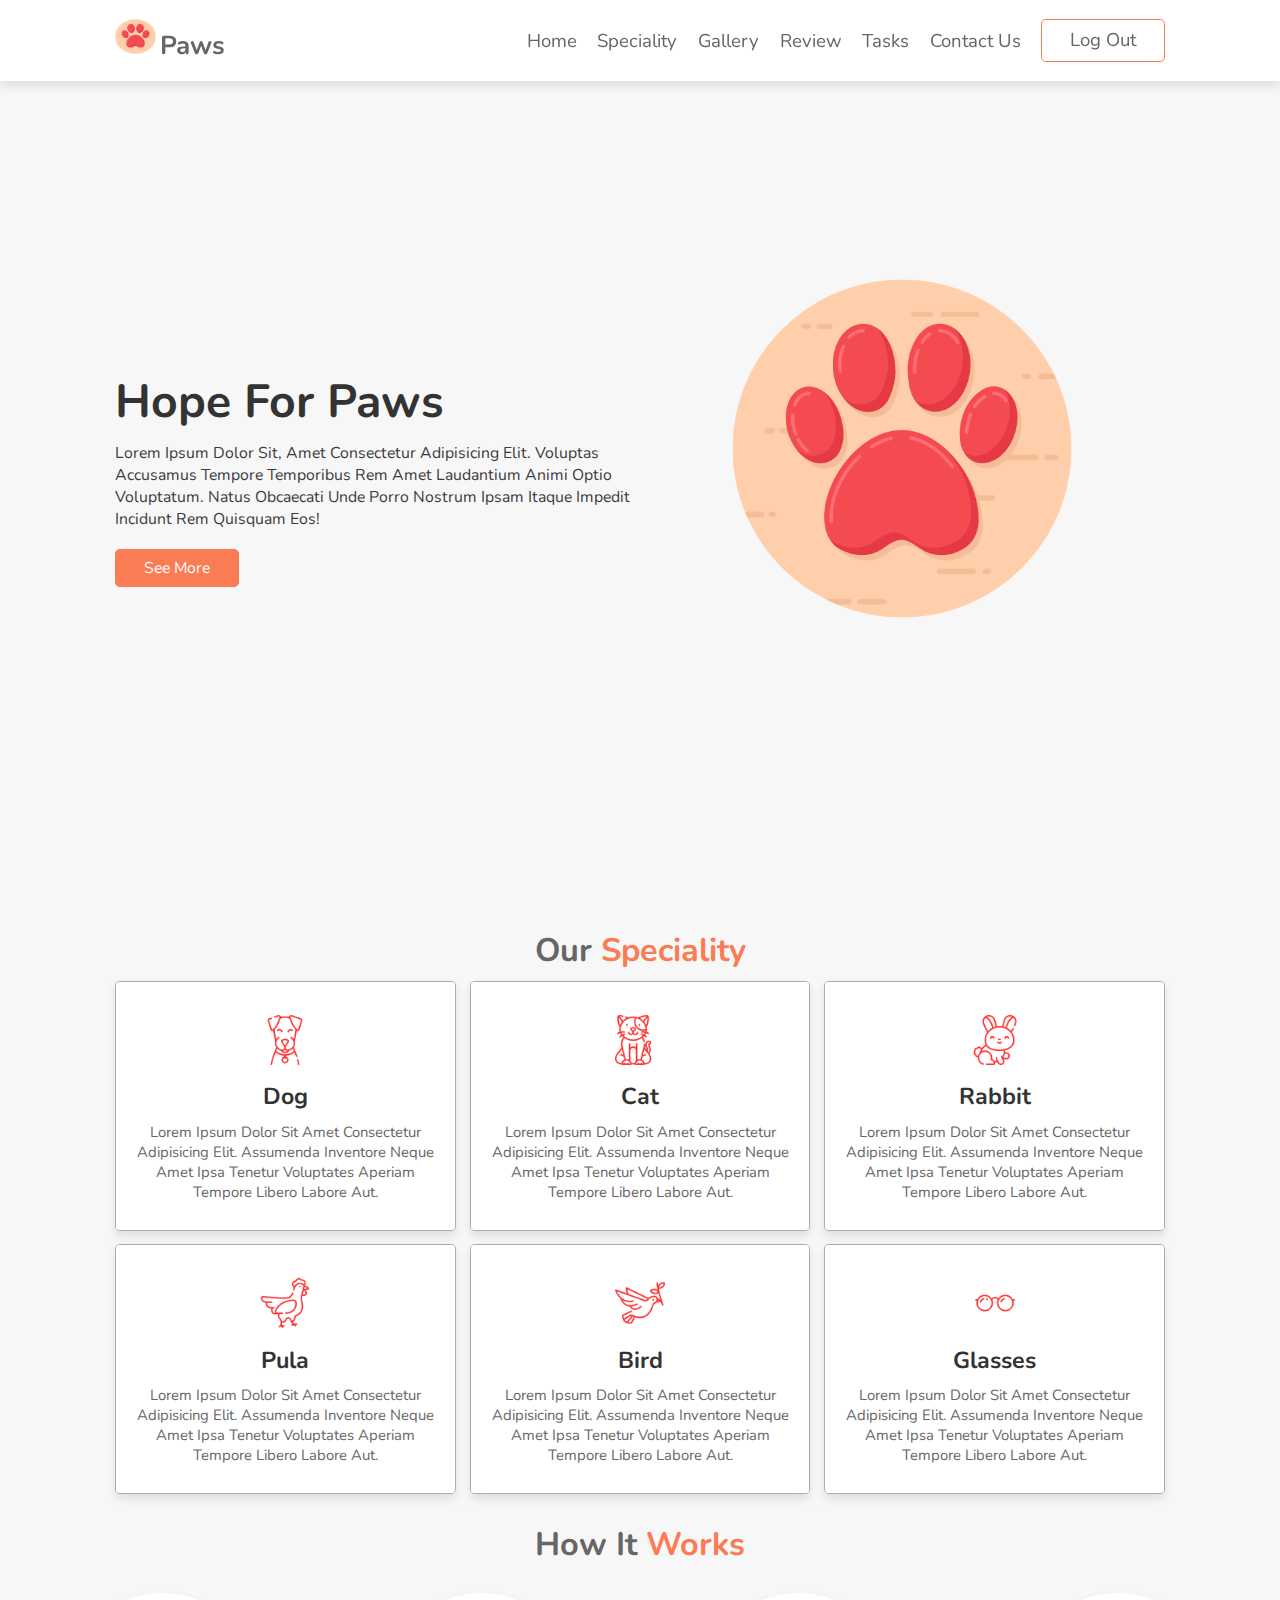
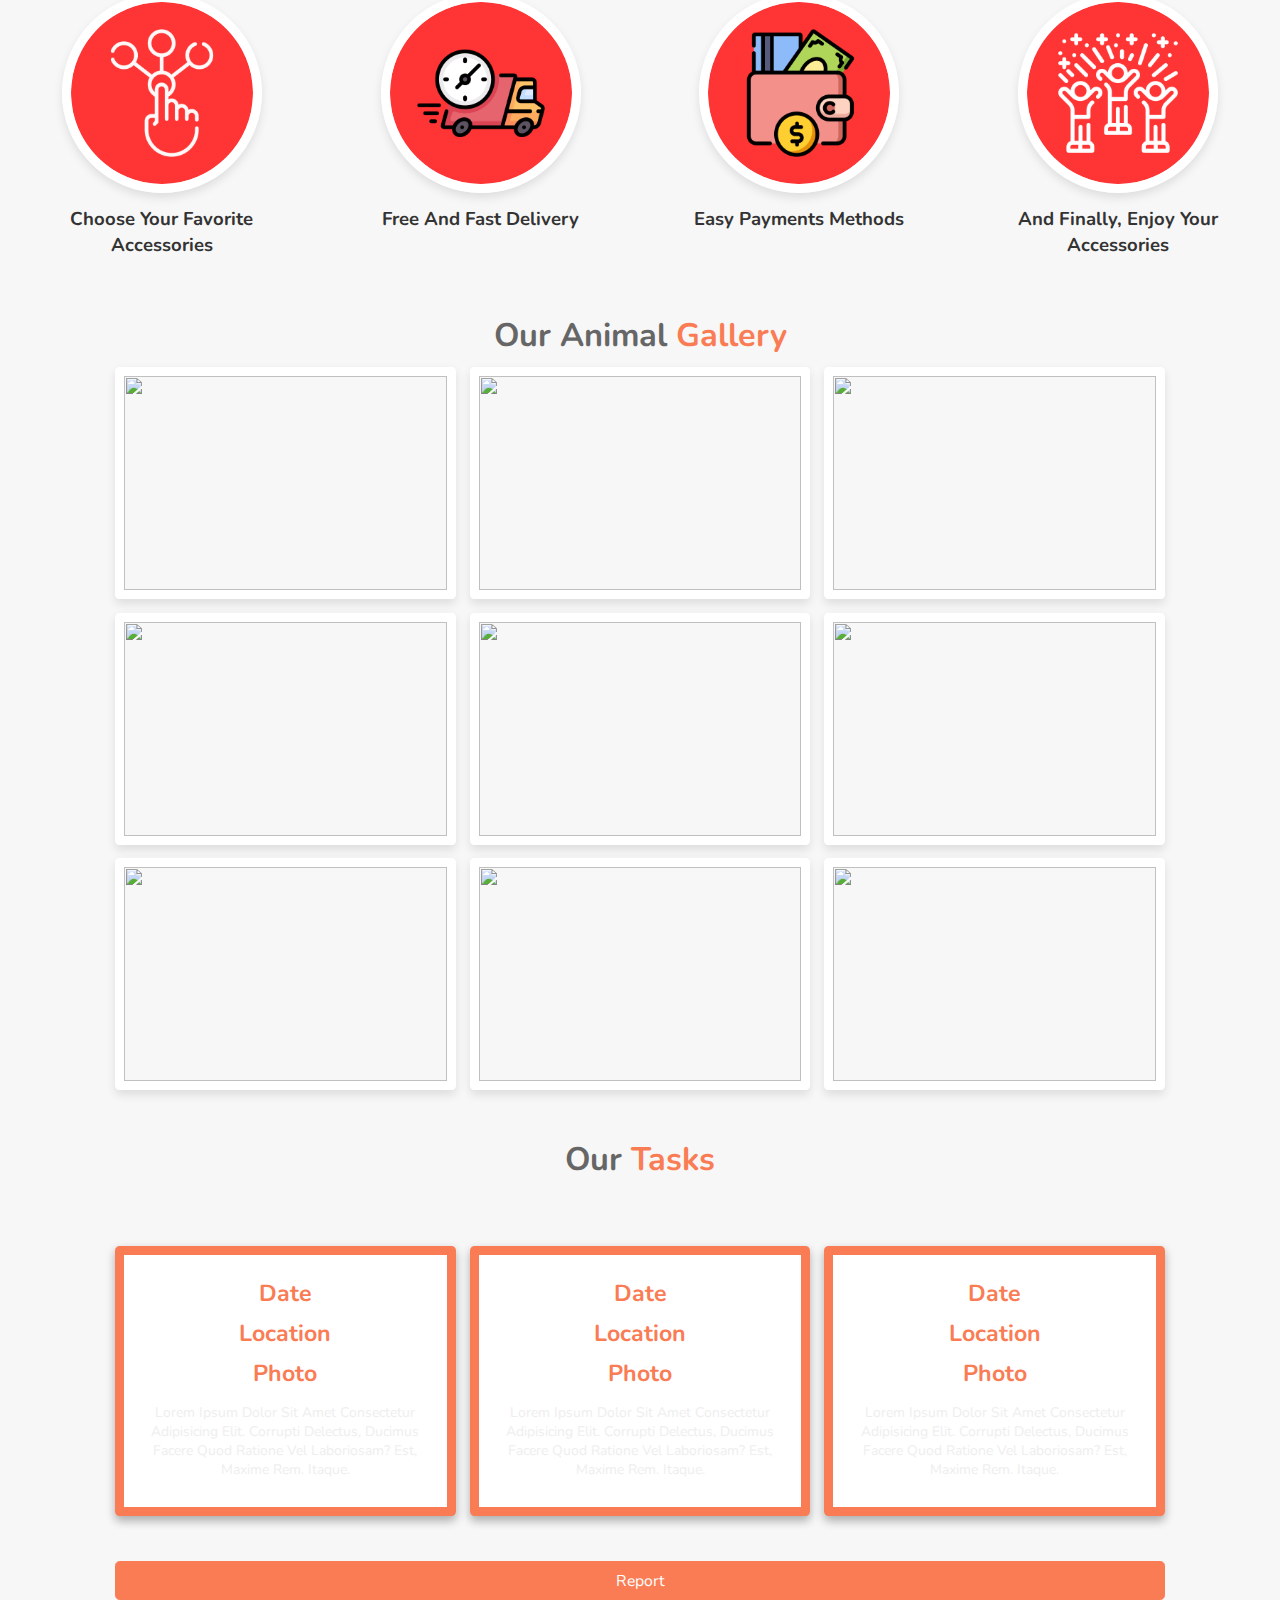
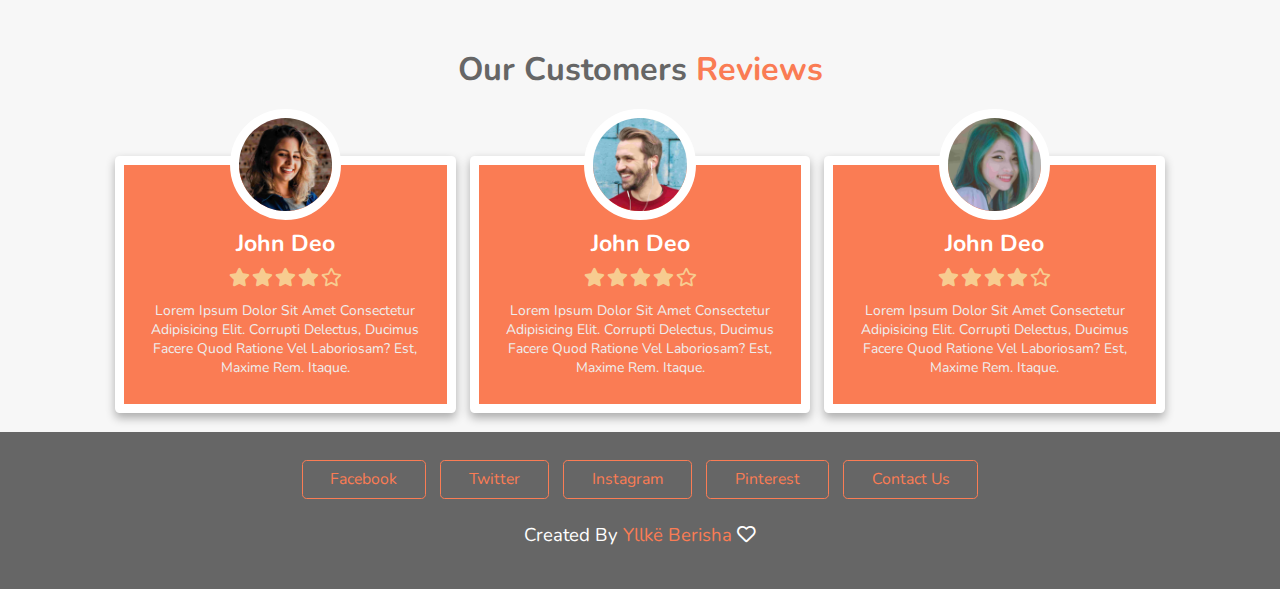
==== hp.html @ 5e511188 "Added project" ====
<!DOCTYPE html>
<html lang="en">
  <head>
    <meta charset="UTF-8" />
    <meta name="viewport" content="width=device-width, initial-scale=1.0" />
    <meta name="author" content="Yllka Berisha" />
    <meta
      name="keywords"
      content="Accessories, ring, necklace, earrings, bracelet, watch"
    />
    <meta
      name="description"
      content="Our website is designed for selling Accessories"
    />
    <title>Paws</title>
    <link
      rel="stylesheet"
      href="https://cdnjs.cloudflare.com/ajax/libs/font-awesome/5.15.3/css/all.min.css"
    />
    <link rel="stylesheet" href="css/style.css" />
  </head>
  <body>
    <!-- header section starts  -->
    <header>
      <a href="#" class="logo"><img src="images/paw (1).png" alt="" />Paws</a>

      <div id="menu-bar" class="fas fa-bars"></div>

      <nav class="navbar">
        <a href="#home">home</a>
        <a href="#speciality">speciality</a>
        <a href="#gallery">gallery</a>
        <a href="#review">review</a>
        <a href="#tasks">Tasks</a>
        <a href="#contact-us">contact us</a>
        <a href="index.html" class="user">log out</a>
      </nav>
    </header>
    <!-- header section ends -->

    <!-- home section starts  -->
    <section class="home" id="home">
      <div class="content">
        <h3>hope for paws</h3>
        <p style="color: rgb(59, 59, 59)">
          Lorem ipsum dolor sit, amet consectetur adipisicing elit. Voluptas
          accusamus tempore temporibus rem amet laudantium animi optio
          voluptatum. Natus obcaecati unde porro nostrum ipsam itaque impedit
          incidunt rem quisquam eos!
        </p>
        <a href="#" class="btn reverse">see more</a>
      </div>

      <div class="image">
        <img src="images/paw (1).png" alt="" />
      </div>
    </section>
    <!-- home section ends -->

    <!-- speciality section starts  -->
    <section class="speciality" id="speciality">
      <h1 class="heading">our <span>speciality</span></h1>

      <div class="box-container">
        <div class="box">
          <img
            class="image"
            src="https://images.unsplash.com/photo-1543466835-00a7907e9de1?ixlib=rb-1.2.1&ixid=MnwxMjA3fDB8MHxwaG90by1wYWdlfHx8fGVufDB8fHx8&auto=format&fit=crop&w=774&q=80"
            alt=""
          />
          <div class="content">
            <img src="images/dog (1).png" alt="" />
            <h3>dog</h3>
            <p>
              Lorem ipsum dolor sit amet consectetur adipisicing elit. Assumenda
              inventore neque amet ipsa tenetur voluptates aperiam tempore
              libero labore aut.
            </p>
          </div>
        </div>
        <div class="box">
          <img
            class="image"
            src="https://images.unsplash.com/photo-1511044568932-338cba0ad803?ixlib=rb-1.2.1&ixid=MnwxMjA3fDB8MHxwaG90by1wYWdlfHx8fGVufDB8fHx8&auto=format&fit=crop&w=870&q=80"
            alt=""
          />
          <div class="content">
            <img src="images/cat.png" alt="" />
            <h3>cat</h3>
            <p>
              Lorem ipsum dolor sit amet consectetur adipisicing elit. Assumenda
              inventore neque amet ipsa tenetur voluptates aperiam tempore
              libero labore aut.
            </p>
          </div>
        </div>
        <div class="box">
          <img
            class="image"
            src="https://images.unsplash.com/photo-1589933767411-38a58367efd7?ixlib=rb-1.2.1&ixid=MnwxMjA3fDB8MHxwaG90by1wYWdlfHx8fGVufDB8fHx8&auto=format&fit=crop&w=558&q=80"
            alt=""
          />
          <div class="content">
            <img src="images/easter-bunny.png" alt="" />
            <h3>rabbit</h3>
            <p>
              Lorem ipsum dolor sit amet consectetur adipisicing elit. Assumenda
              inventore neque amet ipsa tenetur voluptates aperiam tempore
              libero labore aut.
            </p>
          </div>
        </div>
        <div class="box">
          <img
            class="image"
            src="https://images.unsplash.com/photo-1614674688937-407a267e4497?ixlib=rb-1.2.1&ixid=MnwxMjA3fDB8MHxwaG90by1wYWdlfHx8fGVufDB8fHx8&auto=format&fit=crop&w=1010&q=80"
            alt=""
          />
          <div class="content">
            <img src="images/hen.png" alt="" />
            <h3>pula</h3>
            <p>
              Lorem ipsum dolor sit amet consectetur adipisicing elit. Assumenda
              inventore neque amet ipsa tenetur voluptates aperiam tempore
              libero labore aut.
            </p>
          </div>
        </div>
        <div class="box">
          <img
            class="image"
            src="https://images.unsplash.com/photo-1505089709238-27c333d4c16d?ixlib=rb-1.2.1&ixid=MnwxMjA3fDB8MHxwaG90by1wYWdlfHx8fGVufDB8fHx8&auto=format&fit=crop&w=872&q=80"
            alt=""
          />
          <div class="content">
            <img src="images/peace.png" alt="" />
            <h3>bird</h3>
            <p>
              Lorem ipsum dolor sit amet consectetur adipisicing elit. Assumenda
              inventore neque amet ipsa tenetur voluptates aperiam tempore
              libero labore aut.
            </p>
          </div>
        </div>
        <div class="box">
          <img
            class="image"
            src="https://images.unsplash.com/photo-1556306535-38febf6782e7?ixlib=rb-1.2.1&ixid=MnwxMjA3fDB8MHxwaG90by1wYWdlfHx8fGVufDB8fHx8&auto=format&fit=crop&w=870&q=80"
            alt=""
          />
          <div class="content">
            <img src="img/glasses.png" alt="" />
            <h3>glasses</h3>
            <p>
              Lorem ipsum dolor sit amet consectetur adipisicing elit. Assumenda
              inventore neque amet ipsa tenetur voluptates aperiam tempore
              libero labore aut.
            </p>
          </div>
        </div>
      </div>
    </section>

    <!-- speciality section ends -->

    <!-- steps section starts  -->

    <div class="step-container">
      <h1 class="heading">how it <span>works</span></h1>

      <section class="steps">
        <div class="box">
          <img src="img/choice.png" alt="" />
          <h3>choose your favorite accessories</h3>
        </div>
        <div class="box">
          <img src="img/fast-delivery.png" alt="" />
          <h3>free and fast delivery</h3>
        </div>
        <div class="box">
          <img src="img/wallet.png" alt="" />
          <h3>easy payments methods</h3>
        </div>
        <div class="box">
          <img src="img/celebration.png" alt="" />
          <h3>and finally, enjoy your accessories</h3>
        </div>
      </section>
    </div>

    <!-- steps section ends -->

    <!-- gallery section starts  -->

    <section class="gallery" id="gallery">
      <h1 class="heading">our animal <span> gallery </span></h1>

      <div class="box-container">
        <div class="box">
          <img
            src="https://images.unsplash.com/photo-1589277019998-e3940c9eb559?ixlib=rb-1.2.1&ixid=MnwxMjA3fDB8MHxwaG90by1wYWdlfHx8fGVufDB8fHx8&auto=format&fit=crop&w=870&q=80"
            alt=""
          />
          <div class="content">
            <h3>Animals</h3>
            <p>
              Lorem ipsum dolor sit, amet consectetur adipisicing elit.
              Deleniti, ipsum.
            </p>
            <a href="#" class="btn">order now</a>
          </div>
        </div>
        <div class="box">
          <img
            src="https://images.unsplash.com/photo-1516992126647-05b9172460fa?ixlib=rb-1.2.1&ixid=MnwxMjA3fDB8MHxwaG90by1wYWdlfHx8fGVufDB8fHx8&auto=format&fit=crop&w=871&q=80"
            alt=""
          />
          <div class="content">
            <h3>Animals</h3>
            <p>
              Lorem ipsum dolor sit, amet consectetur adipisicing elit.
              Deleniti, ipsum.
            </p>
            <a href="#" class="btn">order now</a>
          </div>
        </div>
        <div class="box">
          <img
            src="https://images.unsplash.com/photo-1455287278107-115faab3eafa?ixlib=rb-1.2.1&ixid=MnwxMjA3fDB8MHxwaG90by1wYWdlfHx8fGVufDB8fHx8&auto=format&fit=crop&w=871&q=80"
            alt=""
          />
          <div class="content">
            <h3>Animals</h3>
            <p>
              Lorem ipsum dolor sit, amet consectetur adipisicing elit.
              Deleniti, ipsum.
            </p>
            <a href="#" class="btn">order now</a>
          </div>
        </div>
        <div class="box">
          <img
            src="https://images.unsplash.com/photo-1628071554664-0b8942cbd11c?ixlib=rb-1.2.1&ixid=MnwxMjA3fDB8MHxwaG90by1wYWdlfHx8fGVufDB8fHx8&auto=format&fit=crop&w=870&q=80"
            alt=""
          />
          <div class="content">
            <h3>Animals</h3>
            <p>
              Lorem ipsum dolor sit, amet consectetur adipisicing elit.
              Deleniti, ipsum.
            </p>
            <a href="#" class="btn">order now</a>
          </div>
        </div>
        <div class="box">
          <img
            src="https://images.unsplash.com/photo-1609953301824-81b4a53c28f4?ixlib=rb-1.2.1&ixid=MnwxMjA3fDB8MHxwaG90by1wYWdlfHx8fGVufDB8fHx8&auto=format&fit=crop&w=774&q=80"
            alt=""
          />
          <div class="content">
            <h3>Animals</h3>
            <p>
              Lorem ipsum dolor sit, amet consectetur adipisicing elit.
              Deleniti, ipsum.
            </p>
            <a href="#" class="btn">order now</a>
          </div>
        </div>
        <div class="box">
          <img
            src="https://images.unsplash.com/photo-1522276498395-f4f68f7f8454?ixlib=rb-1.2.1&ixid=MnwxMjA3fDB8MHxwaG90by1wYWdlfHx8fGVufDB8fHx8&auto=format&fit=crop&w=869&q=80"
            alt=""
          />
          <div class="content">
            <h3>Animals</h3>
            <p>
              Lorem ipsum dolor sit, amet consectetur adipisicing elit.
              Deleniti, ipsum.
            </p>
            <a href="#" class="btn">order now</a>
          </div>
        </div>
        <div class="box">
          <img
            src="https://images.unsplash.com/photo-1514917151705-150d9bcf5acd?ixlib=rb-1.2.1&ixid=MnwxMjA3fDB8MHxwaG90by1wYWdlfHx8fGVufDB8fHx8&auto=format&fit=crop&w=873&q=80"
            alt=""
          />
          <div class="content">
            <h3>Animals</h3>
            <p>
              Lorem ipsum dolor sit, amet consectetur adipisicing elit.
              Deleniti, ipsum.
            </p>
            <a href="#" class="btn">order now</a>
          </div>
        </div>
        <div class="box">
          <img
            src="https://images.unsplash.com/photo-1583840024136-64e17a1f9c56?ixlib=rb-1.2.1&ixid=MnwxMjA3fDB8MHxwaG90by1wYWdlfHx8fGVufDB8fHx8&auto=format&fit=crop&w=870&q=80"
            alt=""
          />
          <div class="content">
            <h3>Animals</h3>
            <p>
              Lorem ipsum dolor sit, amet consectetur adipisicing elit.
              Deleniti, ipsum.
            </p>
            <a href="#" class="btn">order now</a>
          </div>
        </div>
        <div class="box">
          <img
            src="https://images.unsplash.com/photo-1522858547137-f1dcec554f55?ixlib=rb-1.2.1&ixid=MnwxMjA3fDB8MHxwaG90by1wYWdlfHx8fGVufDB8fHx8&auto=format&fit=crop&w=870&q=80"
            alt=""
          />
          <div class="content">
            <h3>Animals</h3>
            <p>
              Lorem ipsum dolor sit, amet consectetur adipisicing elit.
              Deleniti, ipsum.
            </p>
            <a href="#" class="btn">order now</a>
          </div>
        </div>
      </div>
    </section>

    <!-- gallery section ends -->

    <!-- tasks section starts -->
    <section class="tasks" id="tasks">
        <h1 class="heading">Our <span>tasks</span></h1>

        <div class="box-container">
            <div class="box1">
                <h4>date</h4>
                <h4>location</h4>
                <h4>photo</h4>
                <p>
                  Lorem ipsum dolor sit amet consectetur adipisicing elit. Corrupti
                  delectus, ducimus facere quod ratione vel laboriosam? Est, maxime
                  rem. Itaque.
                </p>
              </div>
              <div class="box1">
                <h4>date</h4>
                <h4>location</h4>
                <h4>photo</h4>
                <p>
                  Lorem ipsum dolor sit amet consectetur adipisicing elit. Corrupti
                  delectus, ducimus facere quod ratione vel laboriosam? Est, maxime
                  rem. Itaque.
                </p>
              </div>
              <div class="box1">
                <h4>date</h4>
                <h4>location</h4>
                <h4>photo</h4>
                <p>
                  Lorem ipsum dolor sit amet consectetur adipisicing elit. Corrupti
                  delectus, ducimus facere quod ratione vel laboriosam? Est, maxime
                  rem. Itaque.
                </p>
              </div>
        </div><br><br><br>
        <a href="#" class="btn reverse report" onclick="report()">report</a>
    </section>

    <!-- tasks section ends -->

    <!-- review section starts  -->

    <section class="review" id="review">
      <h1 class="heading">our customers <span>reviews</span></h1>

      <div class="box-container">
        <div class="box">
          <img src="img/pic1.png" alt="" />
          <h3>john deo</h3>
          <div class="stars">
            <i class="fas fa-star"></i>
            <i class="fas fa-star"></i>
            <i class="fas fa-star"></i>
            <i class="fas fa-star"></i>
            <i class="far fa-star"></i>
          </div>
          <p>
            Lorem ipsum dolor sit amet consectetur adipisicing elit. Corrupti
            delectus, ducimus facere quod ratione vel laboriosam? Est, maxime
            rem. Itaque.
          </p>
        </div>
        <div class="box">
          <img src="img/pic2.png" alt="" />
          <h3>john deo</h3>
          <div class="stars">
            <i class="fas fa-star"></i>
            <i class="fas fa-star"></i>
            <i class="fas fa-star"></i>
            <i class="fas fa-star"></i>
            <i class="far fa-star"></i>
          </div>
          <p>
            Lorem ipsum dolor sit amet consectetur adipisicing elit. Corrupti
            delectus, ducimus facere quod ratione vel laboriosam? Est, maxime
            rem. Itaque.
          </p>
        </div>
        <div class="box">
          <img src="img/pic3.png" alt="" />
          <h3>john deo</h3>
          <div class="stars">
            <i class="fas fa-star"></i>
            <i class="fas fa-star"></i>
            <i class="fas fa-star"></i>
            <i class="fas fa-star"></i>
            <i class="far fa-star"></i>
          </div>
          <p>
            Lorem ipsum dolor sit amet consectetur adipisicing elit. Corrupti
            delectus, ducimus facere quod ratione vel laboriosam? Est, maxime
            rem. Itaque.
          </p>
        </div>
      </div>
    </section>

    <!-- review section ends -->

    <!-- footer section  -->

    <section class="footer">
      <div class="share">
        <a href="https://www.facebook.com" target="_blank" class="btn"
          >facebook</a
        >
        <a href="https://twitter.com" target="_blank" class="btn">twitter</a>
        <a href="https://www.instagram.com" class="btn" target="_blank"
          >instagram</a
        >
        <a href="https://www.pinterest.com" target="_blank" class="btn"
          >pinterest</a
        >
        <a href="#contact-us" class="btn">Contact us</a>
      </div>

      <h1 class="credit">
        created by <span> Yllkë Berisha </span> <i class="far fa-heart"></i>
      </h1>
    </section>
    <a href="#home" class="fas fa-angle-up" id="scroll-top"></a>
    <script src="js/script.js"></script>
    <script
      src="https://cdn.jsdelivr.net/npm/bootstrap@5.1.3/dist/js/bootstrap.bundle.min.js"
      integrity="sha384-ka7Sk0Gln4gmtz2MlQnikT1wXgYsOg+OMhuP+IlRH9sENBO0LRn5q+8nbTov4+1p"
      crossorigin="anonymous"
    ></script>
  </body>
</html>
---- css/style.css ----
@import url("https://fonts.googleapis.com/css2?family=Nunito:wght@200;300;400;600;700&display=swap");

:root {
  --red: #fa7c54;
}

* {
  font-family: "Nunito", sans-serif;
  margin: 0;
  padding: 0;
  box-sizing: border-box;
  outline: none;
  border: none;
  text-decoration: none;
  text-transform: capitalize;
  transition: all 0.2s linear;
}

*::selection {
  background: var(--red);
  color: #fff;
}

html {
  font-size: 58%;
  overflow-x: hidden;
  scroll-behavior: smooth;
  scroll-padding-top: 6rem;
}

body {
  background: #f7f7f7;
}

section {
  padding: 2rem 9%;
}

.heading {
  text-align: center;
  font-size: 3.5rem;
  padding: 1rem;
  color: #666;
}

.heading span {
  color: var(--red);
}

.btn {
  display: inline-block;
  padding: 0.8rem 3rem;
  border: 0.2rem solid var(--red);
  color: var(--red);
  cursor: pointer;
  font-size: 1.7rem;
  border-radius: 0.5rem;
  position: relative;
  overflow: hidden;
  z-index: 0;
  margin-top: 1rem;
}

.btn::before {
  content: "";
  position: absolute;
  top: 0;
  right: 0;
  width: 0%;
  height: 100%;
  background: var(--red);
  transition: 0.3s linear;
  z-index: -1;
}

.btn:hover::before {
  width: 100%;
  left: 0;
}

.btn:hover {
  color: #fff;
}
.reverse {
  background: var(--red);
  color: #fff;
}
.reverse::before {
  background: #fff;
}
.reverse:hover {
  color: var(--red);
}
header {
  position: fixed;
  top: 0;
  left: 0;
  right: 0;
  z-index: 1001;
  display: flex;
  align-items: center;
  justify-content: space-between;
  background: #fff;
  padding: 2rem 9%;
  box-shadow: 0 0.5rem 1rem rgba(0, 0, 0, 0.1);
}

header .logo {
  font-size: 2.8rem;
  font-weight: bolder;
  color: #666;
}
.logo a {
  position: relative;
  top: -5px;
}
header .logo img {
  padding-right: 0.5rem;
  width: 45px;
  height: 35px;
}

header .navbar a {
  font-size: 2rem;
  margin-left: 2rem;
  color: #666;
}

header .navbar a:hover {
  color: var(--red);
}

#menu-bar {
  font-size: 3rem;
  cursor: pointer;
  color: #666;
  border: 0.1rem solid #666;
  border-radius: 0.3rem;
  padding: 0.5rem 1.5rem;
  display: none;
}

.home {
  display: flex;
  flex-wrap: wrap;
  gap: 1.5rem;
  min-height: 100vh;
  align-items: center;
  background-size: cover;
  background-position: center;
}

.home .content {
  flex: 1 1 40rem;
  padding-top: 6.5rem;
}

.home .image {
  flex: 1 1 40rem;
}

.home .image img {
  width: 70%;
  padding: 1rem;
  animation: float 3s linear infinite;
  margin: 0 8rem;
}

@keyframes float {
  0%,
  100% {
    transform: translateY(0rem);
  }
  50% {
    transform: translateY(3rem);
  }
}

.home .content h3 {
  font-size: 5rem;
  color: #333;
}

.home .content p {
  font-size: 1.7rem;
  color: rgb(59, 59, 59);
  padding: 1rem 0;
}

.speciality .box-container {
  display: flex;
  flex-wrap: wrap;
  gap: 1.5rem;
}

.speciality .box-container .box {
  flex: 1 1 30rem;
  position: relative;
  overflow: hidden;
  box-shadow: 0 0.5rem 1rem rgba(0, 0, 0, 0.1);
  border: 0.1rem solid rgba(0, 0, 0, 0.3);
  cursor: pointer;
  border-radius: 0.5rem;
}

.speciality .box-container .box .image {
  height: 100%;
  width: 100%;
  object-fit: cover;
  position: absolute;
  top: -100%;
  left: 0;
}

.speciality .box-container .box .content {
  text-align: center;
  background: #fff;
  padding: 2rem;
}

.speciality .box-container .box .content img {
  margin: 1.5rem 0;
}
.speciality .box-container .box .content h3 {
  font-size: 2.5rem;
  color: #333;
}
.content img {
  width: 50px;
}
.speciality .box-container .box .content p {
  font-size: 1.6rem;
  color: #666;
  padding: 1rem 0;
}

.speciality .box-container .box:hover .image {
  top: 0;
}

.speciality .box-container .box:hover .content {
  transform: translateY(100%);
}

.steps {
  display: flex;
  flex-wrap: wrap;
  gap: 1.5rem;
  padding: 1rem;
}

.steps .box {
  flex: 1 1 25rem;
  padding: 1rem;
  text-align: center;
}

.steps .box img {
  border-radius: 50%;
  border: 1rem solid #fff;
  box-shadow: 0 0.5rem 1rem rgba(0, 0, 0, 0.1);
  width: 200px;
}

.steps .box h3 {
  font-size: 2rem;
  color: #333;
  padding: 1rem;
}

.gallery .box-container {
  display: flex;
  flex-wrap: wrap;
  gap: 1.5rem;
}

.gallery .box-container .box {
  height: 25rem;
  flex: 1 1 30rem;
  border: 1rem solid #fff;
  box-shadow: 0 0.5rem 1rem rgba(0, 0, 0, 0.1);
  border-radius: 0.5rem;
  position: relative;
  overflow: hidden;
}

.gallery .box-container .box img {
  height: 100%;
  width: 100%;
  object-fit: cover;
}

.gallery .box-container .box .content {
  position: absolute;
  top: -100%;
  left: 0;
  height: 100%;
  width: 100%;
  background: rgba(255, 255, 255, 0.9);
  padding: 2rem;
  padding-top: 5rem;
  text-align: center;
}

.gallery .box-container .box .content h3 {
  font-size: 2.5rem;
  color: #333;
}

.gallery .box-container .box .content p {
  font-size: 1.5rem;
  color: #666;
  padding: 1rem 0;;
}

.gallery .box-container .box:hover .content {
  top: 0;
}
.tasks .box-container {
  display: flex;
  flex-wrap: wrap;
  gap: 1.5rem;
}

.tasks .box-container .box1 {
  text-align: center;
  padding: 2rem;
  border: 1rem solid var(--red);
  box-shadow: 0 0.5rem 1rem rgba(0, 0, 0, 0.3);
  border-radius: 0.5rem;
  flex: 1 1 30rem;
  background-color: white;
  margin-top: 6rem;
}

.tasks .box-container .box1 img {
  height: 12rem;
  width: 12rem;
  border-radius: 50%;
  border: 1rem solid #fff;
  margin-top: -8rem;
  object-fit: cover;
}

.tasks .box-container .box1 h4 {
  font-size: 2.5rem;
  color: var(--red);
  padding: 0.5rem 0;
}

.tasks .box-container .box1 p {
  font-size: 1.5rem;
  color: #eee;
  padding: 1rem 0;
}


.review .box-container {
  display: flex;
  flex-wrap: wrap;
  gap: 1.5rem;
}

.review .box-container .box {
  text-align: center;
  padding: 2rem;
  border: 1rem solid #fff;
  box-shadow: 0 0.5rem 1rem rgba(0, 0, 0, 0.3);
  border-radius: 0.5rem;
  flex: 1 1 30rem;
  background: var(--red);
  margin-top: 6rem;
}

.review .box-container .box img {
  height: 12rem;
  width: 12rem;
  border-radius: 50%;
  border: 1rem solid #fff;
  margin-top: -8rem;
  object-fit: cover;
}

.review .box-container .box h3 {
  font-size: 2.5rem;
  color: #fff;
  padding: 0.5rem 0;
}

.review .box-container .box .stars i {
  font-size: 2rem;
  color: #f7cc90;
  padding: 0.5rem 0;
}

.review .box-container .box p {
  font-size: 1.5rem;
  color: #eee;
  padding: 1rem 0;
}

.footer {
  background: #666;
  text-align: center;
}

.footer .share {
  display: flex;
  gap: 1.5rem;
  justify-content: center;
  flex-wrap: wrap;
}

.footer .credit {
  padding: 2.5rem 1rem;
  color: #fff;
  font-weight: normal;
  font-size: 2rem;
}

.footer .credit span {
  color: var(--red);
}

#scroll-top {
  position: fixed;
  top: -120%;
  right: 2rem;
  padding: 0.5rem 1.5rem;
  font-size: 4rem;
  background: var(--red);
  color: #fff;
  border-radius: 0.5rem;
  transition: 1s linear;
  z-index: 1000;
}

#scroll-top.active {
  top: calc(100% - 12rem);
}

.loader-container {
  position: fixed;
  top: 0;
  left: 0;
  z-index: 10000;
  background: #fff;
  display: flex;
  align-items: center;
  justify-content: center;
  height: 100%;
  width: 100%;
}

.loader-container.fade-out {
  top: -120%;
}

/* media queries  */

@media (max-width: 991px) {
  html {
    font-size: 55%;
  }

  header {
    padding: 2rem;
  }

  section {
    padding: 2rem;
  }
}

@media (max-width: 768px) {
  #menu-bar {
    display: initial;
  }

  header .navbar {
    position: absolute;
    top: 100%;
    left: 0;
    right: 0;
    background: #f7f7f7;
    border-top: 0.1rem solid rgba(0, 0, 0, 0.1);
    clip-path: polygon(0 0, 100% 0, 100% 0, 0 0);
  }

  header .navbar.active {
    clip-path: polygon(0 0, 100% 0, 100% 100%, 0% 100%);
  }

  header .navbar a {
    margin: 1.5rem;
    padding: 1.5rem;
    display: block;
    border: 0.2rem solid rgba(0, 0, 0, 0.1);
    border-left: 0.5rem solid var(--red);
    background: #fff;
  }
}

@media (max-width: 450px) {
  html {
    font-size: 50%;
  }

  .order .row form .inputBox input {
    width: 100%;
  }
}
.user{
  padding: 0.8rem 3rem;
  border: 0.2rem solid var(--red);
  color: var(--red);
  cursor: pointer;
  font-size: 1rem;
  border-radius: 0.5rem;
  overflow: hidden;
  z-index: 0;
 }
 .report{
   width: 100%;
   display: flex;
   justify-content: center;
 }
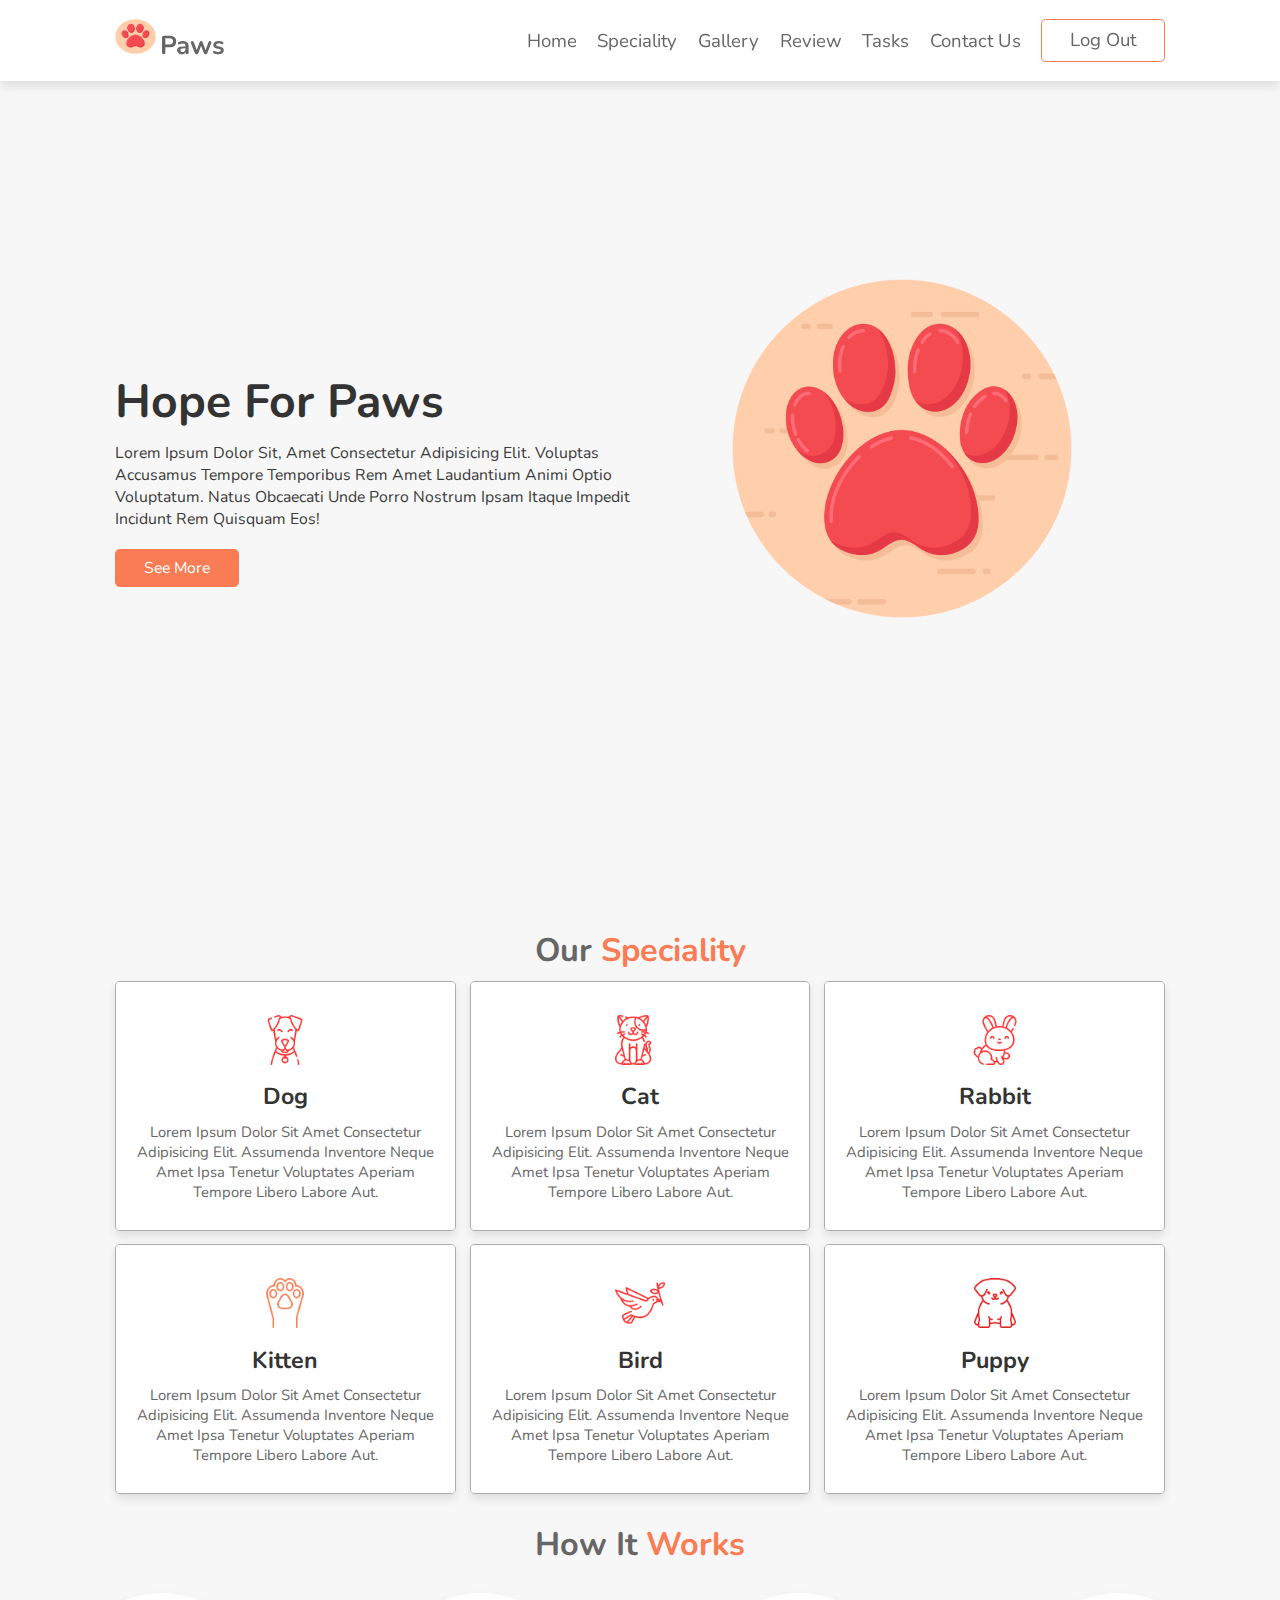
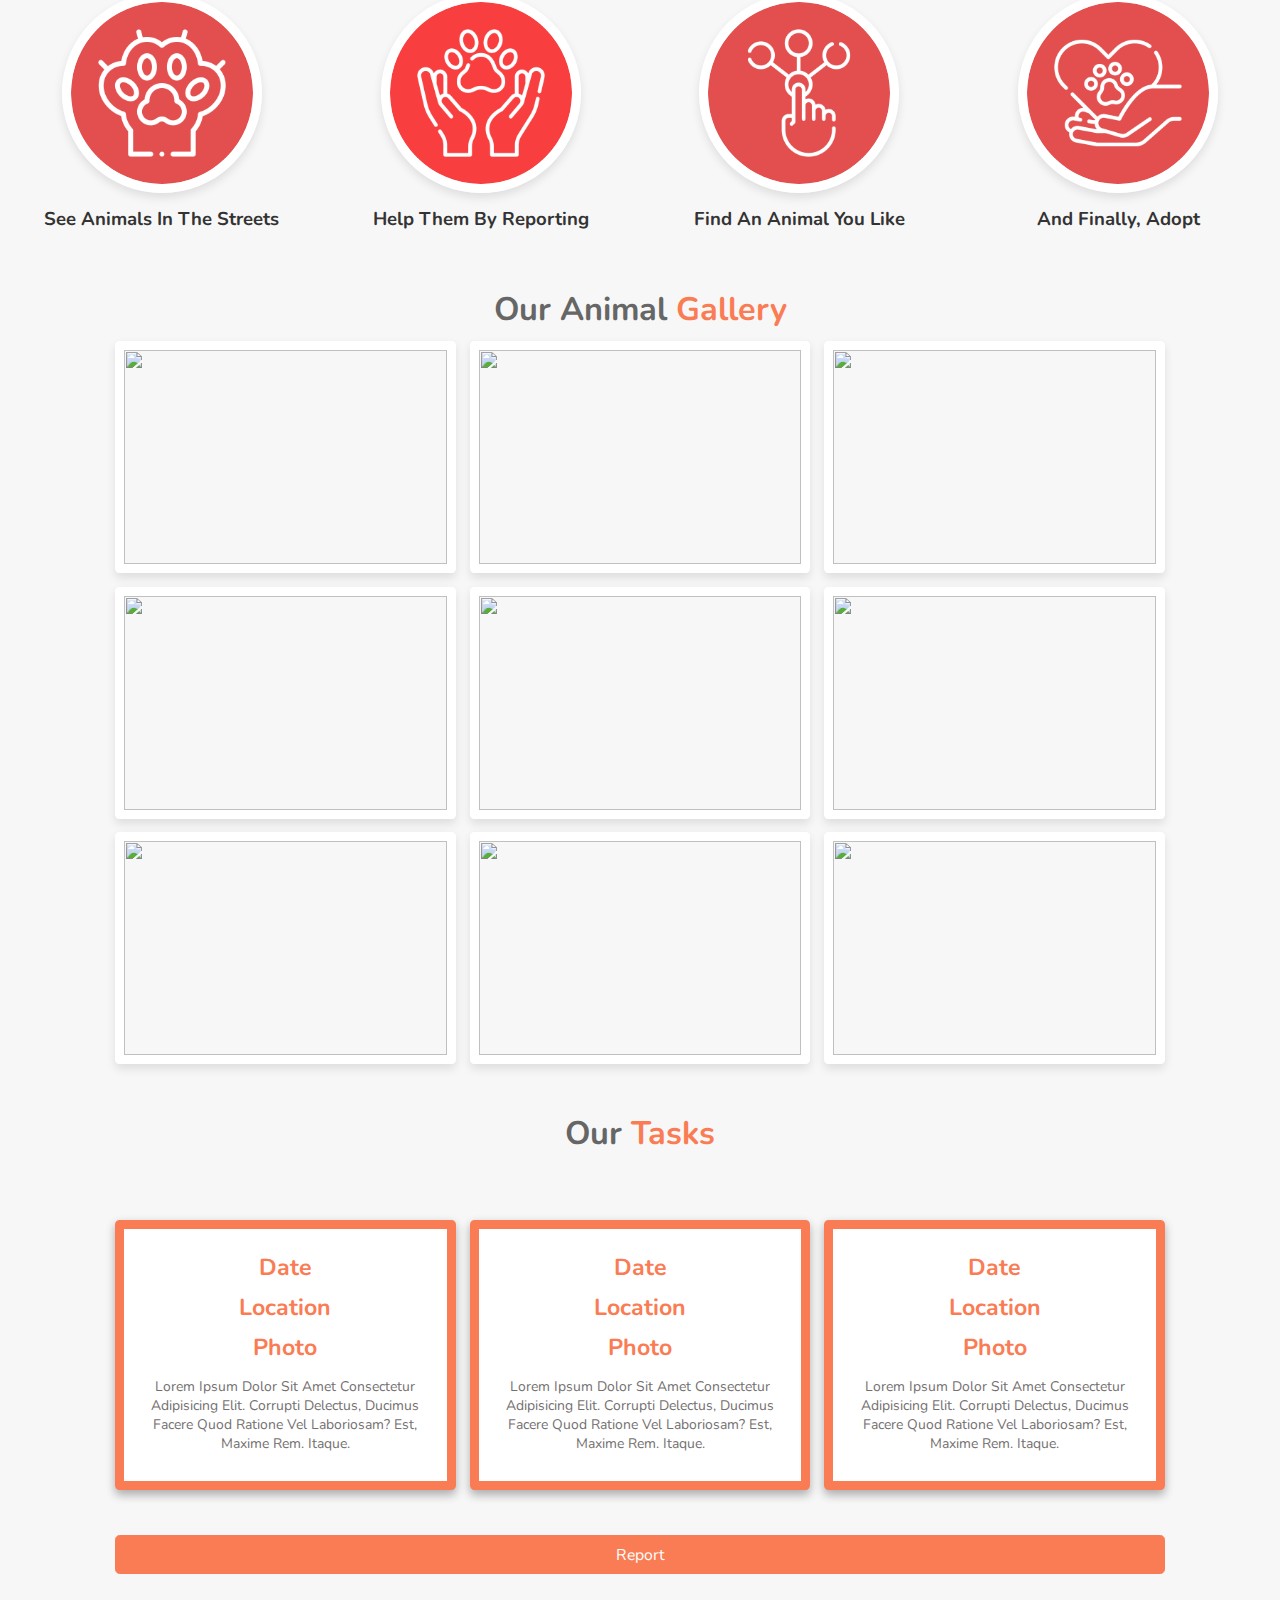
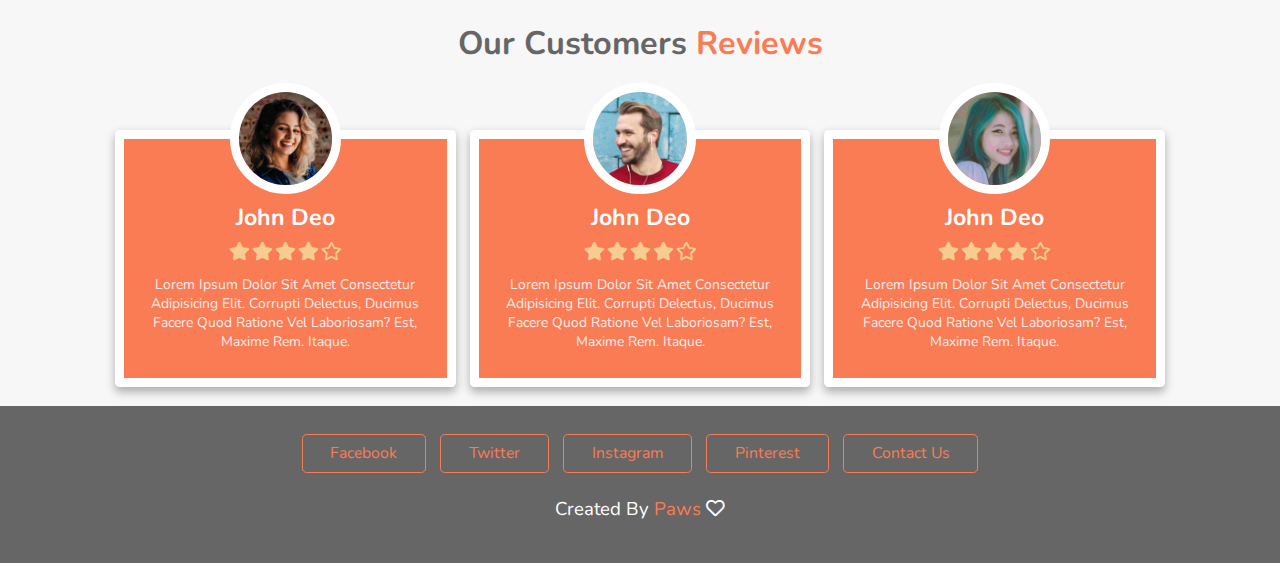
==== commit 03293f2d: "Final" ====
--- a/hp.html
+++ b/hp.html
@@ -113,12 +113,12 @@
         <div class="box">
           <img
             class="image"
-            src="https://images.unsplash.com/photo-1614674688937-407a267e4497?ixlib=rb-1.2.1&ixid=MnwxMjA3fDB8MHxwaG90by1wYWdlfHx8fGVufDB8fHx8&auto=format&fit=crop&w=1010&q=80"
-            alt=""
-          />
-          <div class="content">
-            <img src="images/hen.png" alt="" />
-            <h3>pula</h3>
+            src="https://images.unsplash.com/photo-1603314585442-ee3b3c16fbcf?ixlib=rb-1.2.1&ixid=MnwxMjA3fDB8MHxwaG90by1wYWdlfHx8fGVufDB8fHx8&auto=format&fit=crop&w=870&q=80"
+            alt=""
+          />
+          <div class="content">
+            <img src="images/paw.png" alt="" />
+            <h3>kitten</h3>
             <p>
               Lorem ipsum dolor sit amet consectetur adipisicing elit. Assumenda
               inventore neque amet ipsa tenetur voluptates aperiam tempore
@@ -145,45 +145,43 @@
         <div class="box">
           <img
             class="image"
-            src="https://images.unsplash.com/photo-1556306535-38febf6782e7?ixlib=rb-1.2.1&ixid=MnwxMjA3fDB8MHxwaG90by1wYWdlfHx8fGVufDB8fHx8&auto=format&fit=crop&w=870&q=80"
-            alt=""
-          />
-          <div class="content">
-            <img src="img/glasses.png" alt="" />
-            <h3>glasses</h3>
-            <p>
-              Lorem ipsum dolor sit amet consectetur adipisicing elit. Assumenda
-              inventore neque amet ipsa tenetur voluptates aperiam tempore
-              libero labore aut.
-            </p>
-          </div>
-        </div>
-      </div>
-    </section>
-
+            src="https://images.unsplash.com/photo-1562176546-95420556c872?ixlib=rb-1.2.1&ixid=MnwxMjA3fDB8MHxwaG90by1wYWdlfHx8fGVufDB8fHx8&auto=format&fit=crop&w=870&q=80"
+            alt=""
+          />
+          <div class="content">
+            <img src="images/puppy.png" alt="" />
+            <h3>puppy</h3>
+            <p>
+              Lorem ipsum dolor sit amet consectetur adipisicing elit. Assumenda
+              inventore neque amet ipsa tenetur voluptates aperiam tempore
+              libero labore aut.
+            </p>
+          </div>
+        </div>
+      </div>
+    </section>
     <!-- speciality section ends -->
 
     <!-- steps section starts  -->
-
     <div class="step-container">
       <h1 class="heading">how it <span>works</span></h1>
 
       <section class="steps">
         <div class="box">
-          <img src="img/choice.png" alt="" />
-          <h3>choose your favorite accessories</h3>
-        </div>
-        <div class="box">
-          <img src="img/fast-delivery.png" alt="" />
-          <h3>free and fast delivery</h3>
-        </div>
-        <div class="box">
-          <img src="img/wallet.png" alt="" />
-          <h3>easy payments methods</h3>
-        </div>
-        <div class="box">
-          <img src="img/celebration.png" alt="" />
-          <h3>and finally, enjoy your accessories</h3>
+          <img src="images/paw (2).png" alt="" />
+          <h3>See animals in the streets</h3>
+        </div>
+        <div class="box">
+          <img src="images/animal-care.png" alt="" />
+          <h3>Help them by reporting</h3>
+        </div>
+        <div class="box">
+          <img src="images/choice (1).png" alt="" />
+          <h3>Find an animal you like</h3>
+        </div>
+        <div class="box">
+          <img src="images/animal.png" alt="" />
+          <h3>and finally, Adopt</h3>
         </div>
       </section>
     </div>
@@ -207,7 +205,7 @@
               Lorem ipsum dolor sit, amet consectetur adipisicing elit.
               Deleniti, ipsum.
             </p>
-            <a href="#" class="btn">order now</a>
+            <a href="#" class="btn">adobt now</a>
           </div>
         </div>
         <div class="box">
@@ -221,7 +219,7 @@
               Lorem ipsum dolor sit, amet consectetur adipisicing elit.
               Deleniti, ipsum.
             </p>
-            <a href="#" class="btn">order now</a>
+            <a href="#" class="btn">adobt now</a>
           </div>
         </div>
         <div class="box">
@@ -235,7 +233,7 @@
               Lorem ipsum dolor sit, amet consectetur adipisicing elit.
               Deleniti, ipsum.
             </p>
-            <a href="#" class="btn">order now</a>
+            <a href="#" class="btn">adobt now</a>
           </div>
         </div>
         <div class="box">
@@ -249,7 +247,7 @@
               Lorem ipsum dolor sit, amet consectetur adipisicing elit.
               Deleniti, ipsum.
             </p>
-            <a href="#" class="btn">order now</a>
+            <a href="#" class="btn">adobt now</a>
           </div>
         </div>
         <div class="box">
@@ -263,7 +261,7 @@
               Lorem ipsum dolor sit, amet consectetur adipisicing elit.
               Deleniti, ipsum.
             </p>
-            <a href="#" class="btn">order now</a>
+            <a href="#" class="btn">adobt now</a>
           </div>
         </div>
         <div class="box">
@@ -277,7 +275,7 @@
               Lorem ipsum dolor sit, amet consectetur adipisicing elit.
               Deleniti, ipsum.
             </p>
-            <a href="#" class="btn">order now</a>
+            <a href="#" class="btn">adobt now</a>
           </div>
         </div>
         <div class="box">
@@ -291,7 +289,7 @@
               Lorem ipsum dolor sit, amet consectetur adipisicing elit.
               Deleniti, ipsum.
             </p>
-            <a href="#" class="btn">order now</a>
+            <a href="#" class="btn">adobt now</a>
           </div>
         </div>
         <div class="box">
@@ -305,7 +303,7 @@
               Lorem ipsum dolor sit, amet consectetur adipisicing elit.
               Deleniti, ipsum.
             </p>
-            <a href="#" class="btn">order now</a>
+            <a href="#" class="btn">adobt now</a>
           </div>
         </div>
         <div class="box">
@@ -319,7 +317,7 @@
               Lorem ipsum dolor sit, amet consectetur adipisicing elit.
               Deleniti, ipsum.
             </p>
-            <a href="#" class="btn">order now</a>
+            <a href="#" class="btn">adobt now</a>
           </div>
         </div>
       </div>
@@ -336,7 +334,7 @@
                 <h4>date</h4>
                 <h4>location</h4>
                 <h4>photo</h4>
-                <p>
+                <p style="color: rgb(116, 112, 112);">
                   Lorem ipsum dolor sit amet consectetur adipisicing elit. Corrupti
                   delectus, ducimus facere quod ratione vel laboriosam? Est, maxime
                   rem. Itaque.
@@ -346,7 +344,7 @@
                 <h4>date</h4>
                 <h4>location</h4>
                 <h4>photo</h4>
-                <p>
+                <p style="color: rgb(116, 112, 112);">
                   Lorem ipsum dolor sit amet consectetur adipisicing elit. Corrupti
                   delectus, ducimus facere quod ratione vel laboriosam? Est, maxime
                   rem. Itaque.
@@ -356,7 +354,7 @@
                 <h4>date</h4>
                 <h4>location</h4>
                 <h4>photo</h4>
-                <p>
+                <p style="color: rgb(116, 112, 112);">
                   Lorem ipsum dolor sit amet consectetur adipisicing elit. Corrupti
                   delectus, ducimus facere quod ratione vel laboriosam? Est, maxime
                   rem. Itaque.
@@ -445,7 +443,7 @@
       </div>
 
       <h1 class="credit">
-        created by <span> Yllkë Berisha </span> <i class="far fa-heart"></i>
+        created by <span>Paws </span> <i class="far fa-heart"></i>
       </h1>
     </section>
     <a href="#home" class="fas fa-angle-up" id="scroll-top"></a>
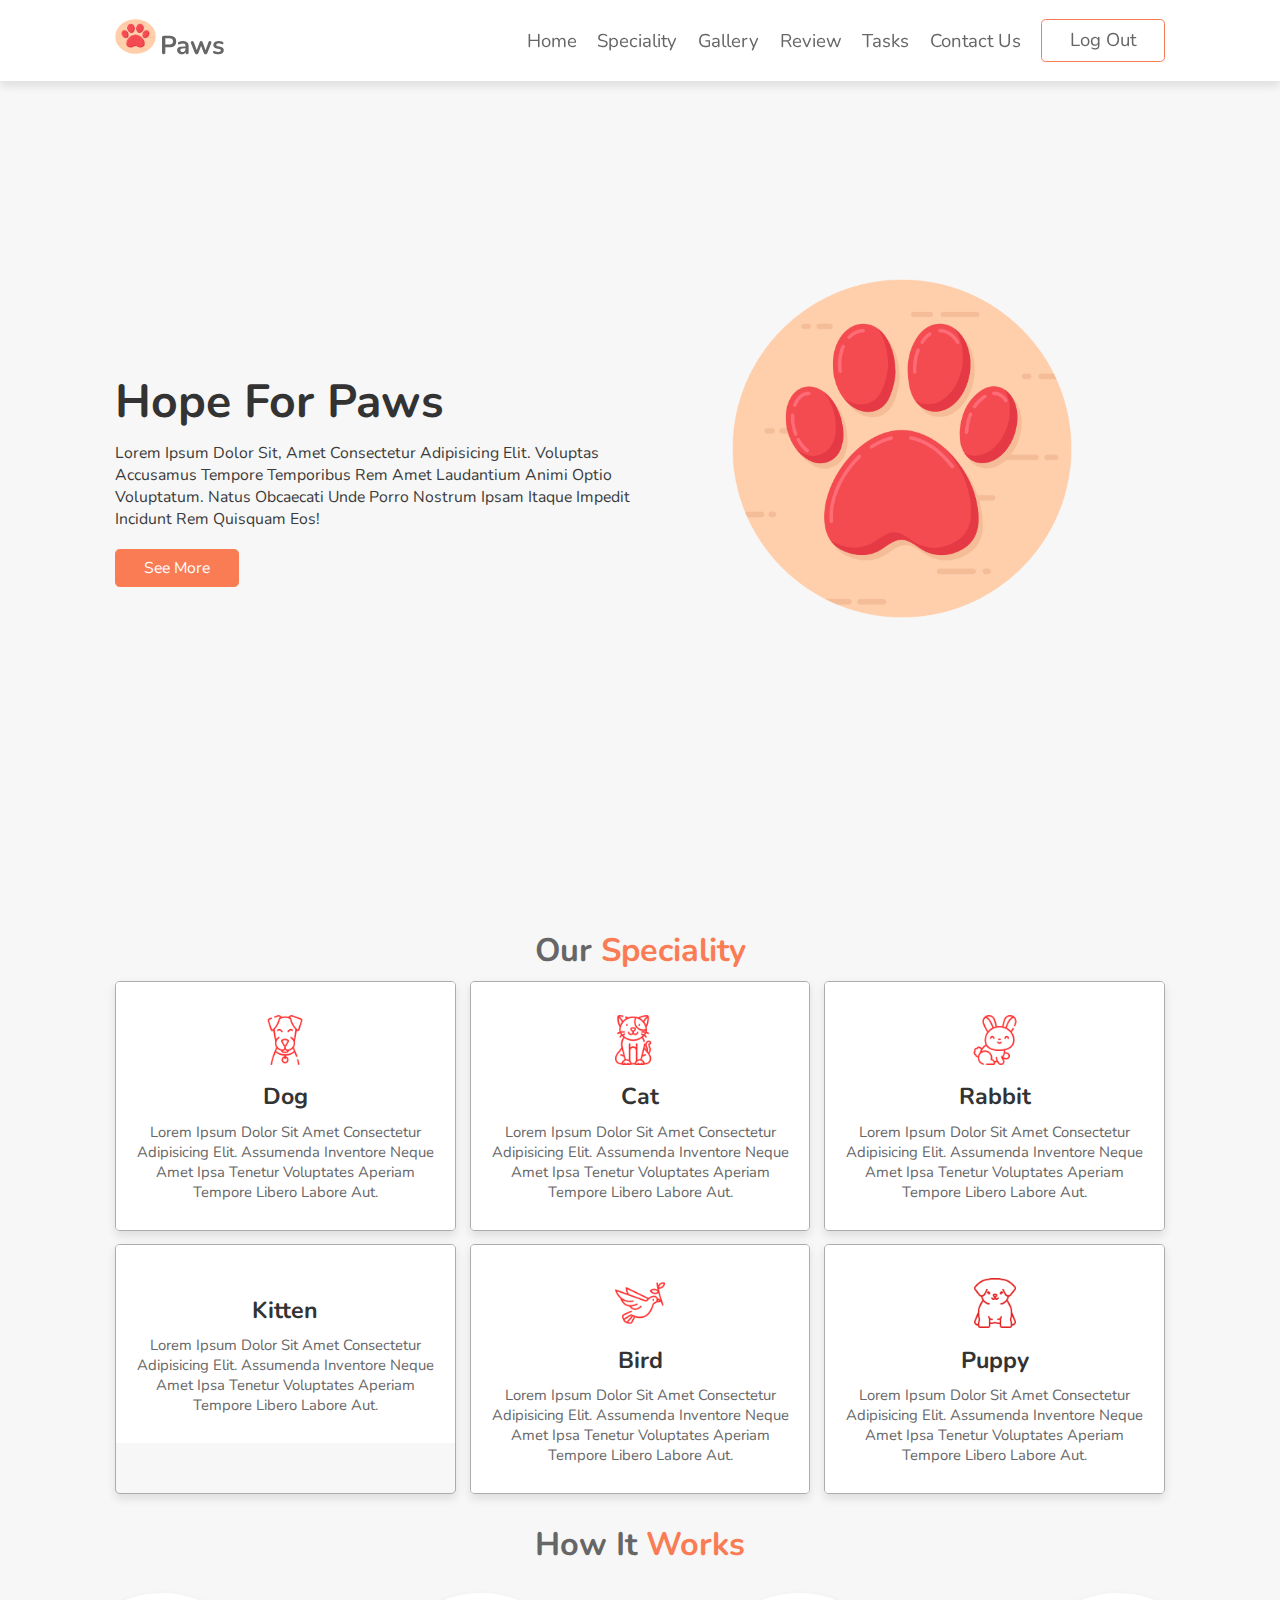
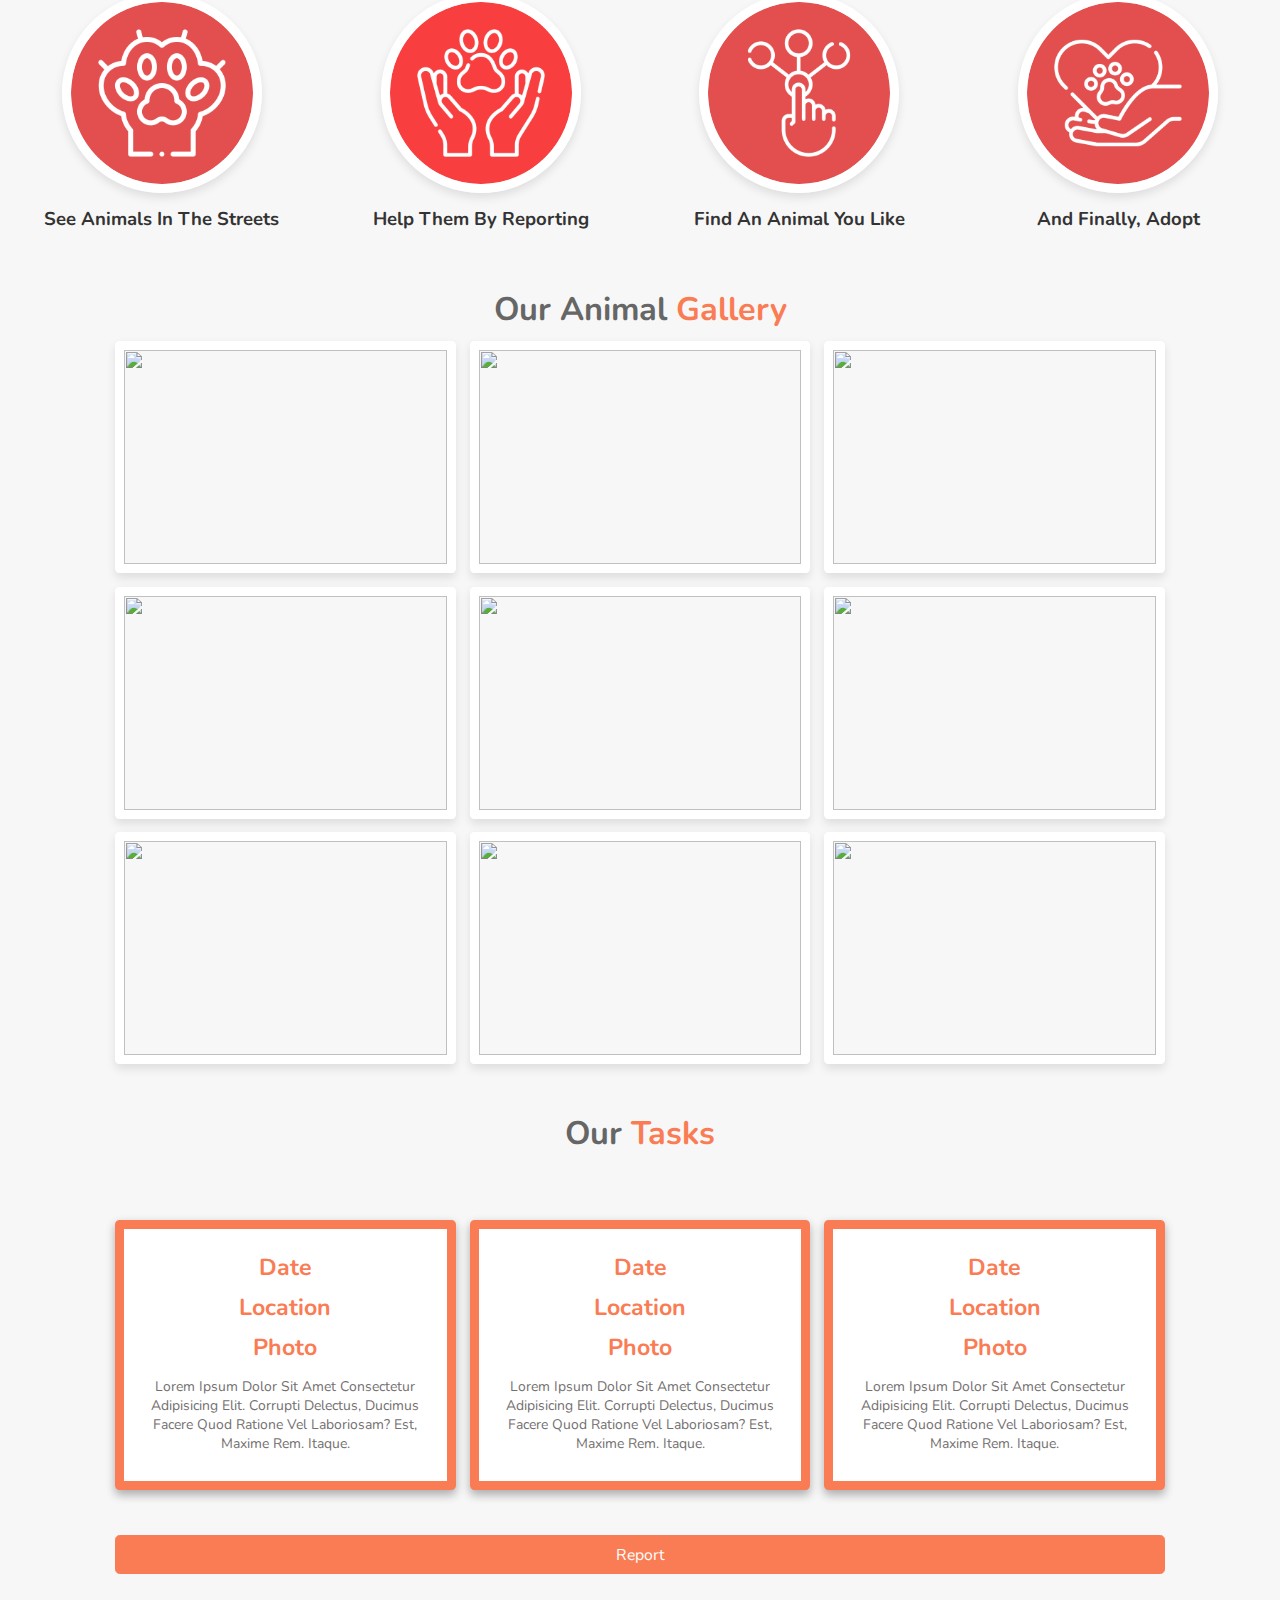
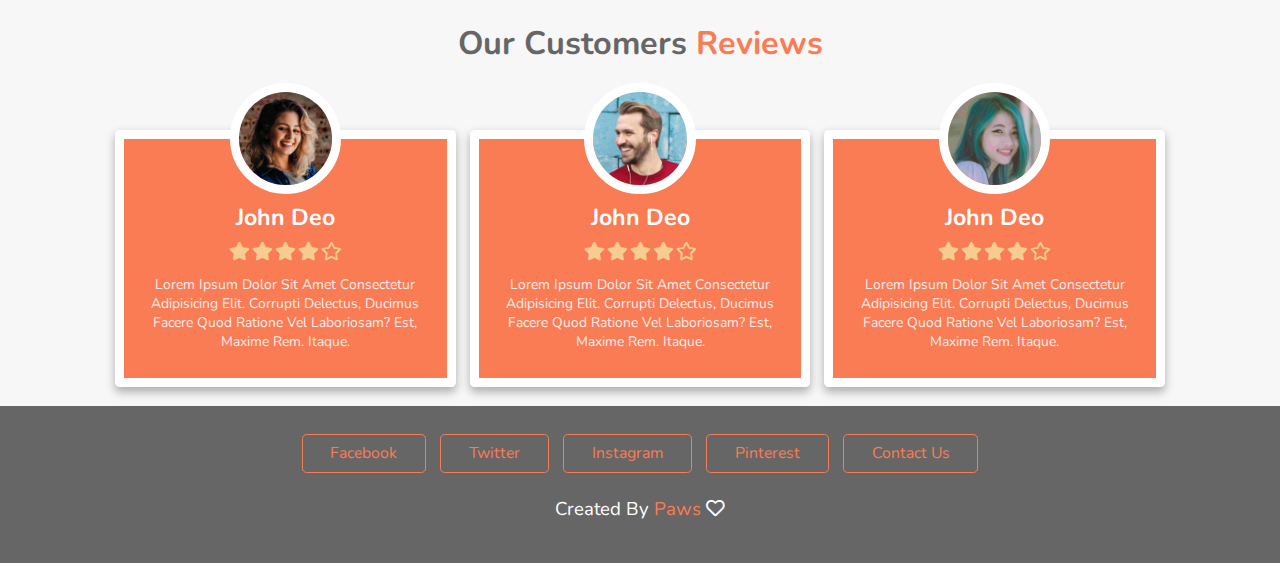
==== commit 232c6bf8: "Final project" ====
--- a/hp.html
+++ b/hp.html
@@ -373,7 +373,7 @@
 
       <div class="box-container">
         <div class="box">
-          <img src="img/pic1.png" alt="" />
+          <img src="images/pic1.png" alt="" />
           <h3>john deo</h3>
           <div class="stars">
             <i class="fas fa-star"></i>
@@ -389,7 +389,7 @@
           </p>
         </div>
         <div class="box">
-          <img src="img/pic2.png" alt="" />
+          <img src="images/pic2.png" alt="" />
           <h3>john deo</h3>
           <div class="stars">
             <i class="fas fa-star"></i>
@@ -405,7 +405,7 @@
           </p>
         </div>
         <div class="box">
-          <img src="img/pic3.png" alt="" />
+          <img src="images/pic3.png" alt="" />
           <h3>john deo</h3>
           <div class="stars">
             <i class="fas fa-star"></i>
